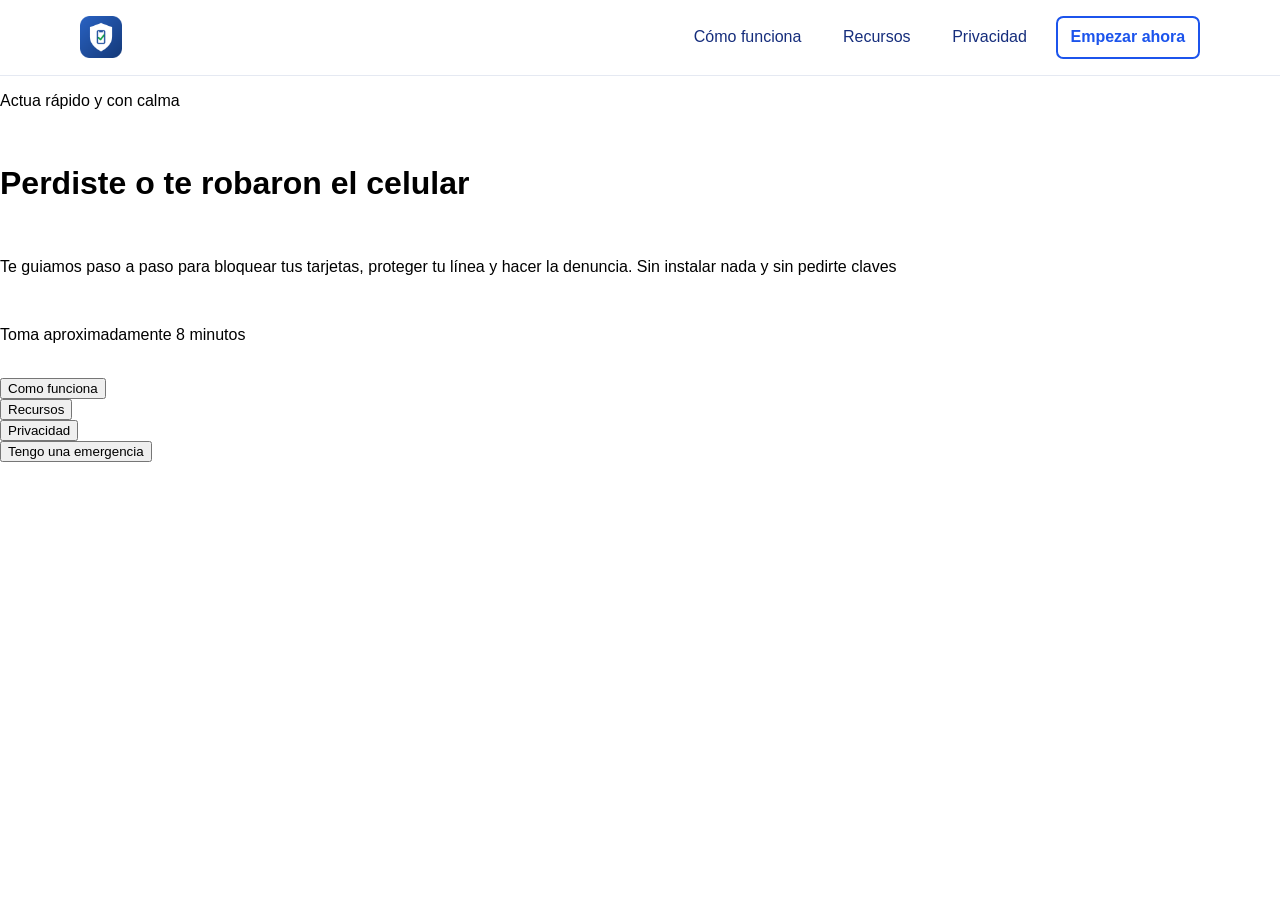
==== index.html @ 793727cb "carpetas e icono" ====
<!DOCTYPE html>
<html lang="es">
<head>
        <meta charset="utf-8"/>
    <title>Resguarda</title>
    <link rel="stylesheet" href="css/styles.css">
</head>
<body>
    <header class="cabecera">
        <div class="contenedor barra">
            <a class="marca" href="index.html">
                <img src="assets/icons/icono1.png" width="42" height="42" />
            </a>

            <nav aria-label="Navegación principal">
                <ul class="menu">
                    <li><a href="#como-funciona">Cómo funciona</a></li>
                    <li><a href="#recursos">Recursos</a></li>
                    <li><a href="#privacidad">Privacidad</a></li>
                    <li><a class="boton-borde" href="#empezar">Empezar ahora</a></li>
                </ul>
            </nav>
        </div>
    </header>

    <main>
        <div class="deez_div">
        </div>
        <p>Actua rápido y con calma</p>
            <br>
            <h1>Perdiste o te robaron el celular</h1>
            <br>
            <p>Te guiamos paso a paso para bloquear tus tarjetas, proteger tu línea y hacer la denuncia. Sin instalar nada y sin pedirte claves</p>
            <br>
            <p>Toma aproximadamente 8 minutos</p>
            <br>
            <button>Como funciona</button>
            <br>
            <button>Recursos</button>
            <br>
            <button>Privacidad</button>
            <br>
            <button onclick="emergencia()">Tengo una emergencia</button>
    </main>
<script src="js/main.js"></script>
</body>
</html>
---- css/styles.css ----
.deez_div{
    display: flex;
    justify-content: center;
}
.btn_azul {
  background-color: rgb(29, 78, 158);
  color: white;
  font-size: 16px;
  font-weight: bold;
  padding: 16px 24px;
  border: none;
  border-radius: 12px;
  cursor: pointer;
}
* {
  box-sizing: border-box;
}

body {
  margin: 0;
  font-family: Arial, sans-serif;
}

.contenedor {
  width: 92%;
  max-width: 1120px;
  margin: 0 auto;
}

.cabecera {
  background: white;
  border-bottom: 1px solid #e5e9f2;
  position: sticky;
  top: 0;
  z-index: 100;
}

.barra {
  display: flex;
  align-items: center;
  justify-content: space-between;
  gap: 1rem;
  padding: 1rem 0;
}

.marca {
  display: flex;
  align-items: center;
  gap: .6rem;
  text-decoration: none;
  font-size: 1.4rem;
  font-weight: bold;
  color: #152d7c;
}

.menu {
  display: flex;
  align-items: center;
  gap: 1rem;
  list-style: none;
  margin: 0;
  padding: 0;
}

.menu a {
  display: block;
  padding: .65rem .8rem;
  color: #152d7c;
  text-decoration: none;
}

.menu .boton-borde {
  background: white;
  color: #1c54ec;
  border: 2px solid #1c54ec;
  border-radius: .45rem;
  font-weight: bold;
}

.menu .boton-borde:hover {
  background: #1c54ec;
  color: white;
}
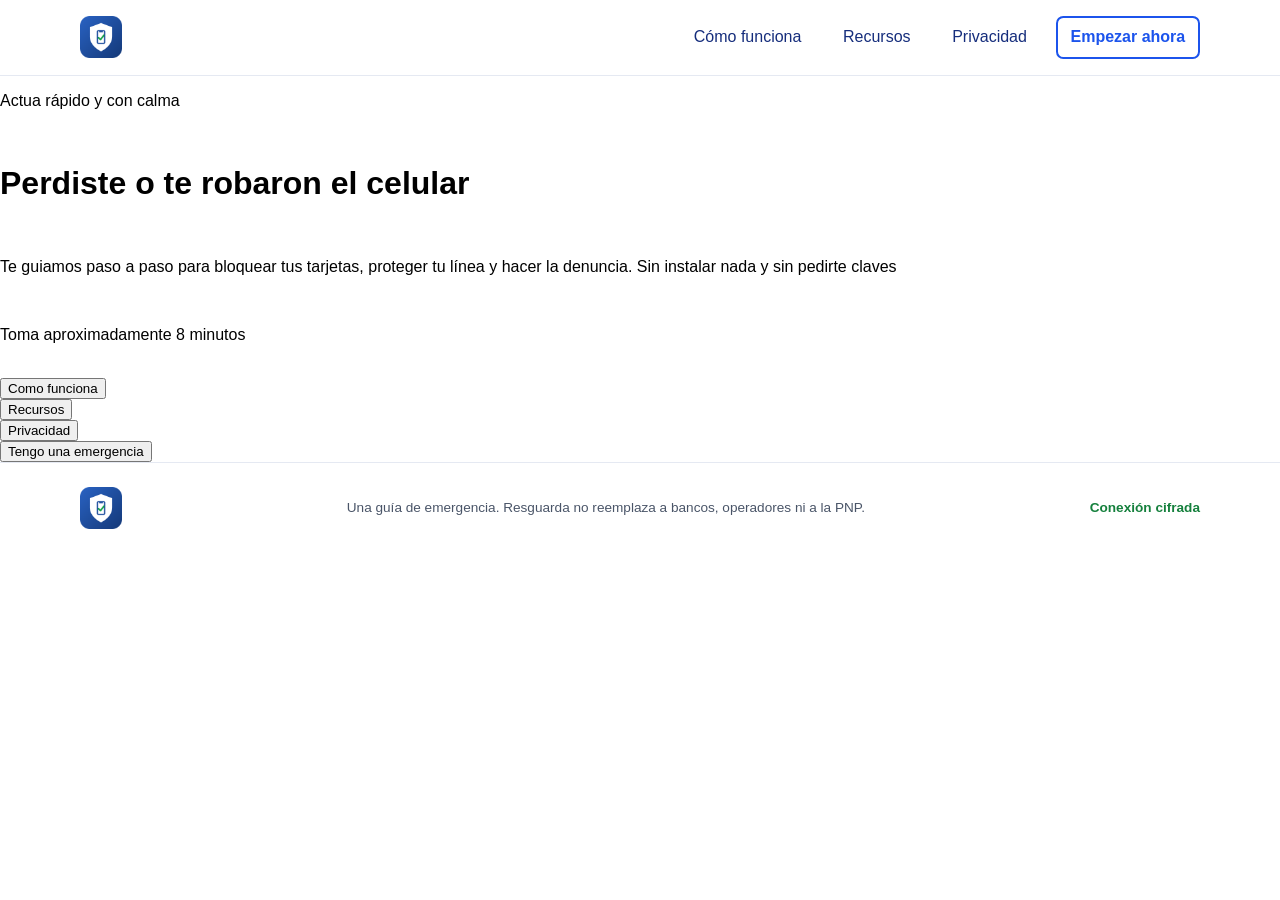
==== commit ee4bfc9d: "footer tmb se agrego una funcion para el boton del logo, para q cada q se precione este se vuelva al" ====
--- a/index.html
+++ b/index.html
@@ -42,6 +42,17 @@
             <br>
             <button onclick="emergencia()">Tengo una emergencia</button>
     </main>
+    <footer class="pie">
+        <div class="contenedor barra">
+            <a class="marca" href="index.html">
+            <img src="assets/icons/icono1.png" width="42" height="42" />
+            </a>
+
+            <p class="aviso">Una guía de emergencia. Resguarda no reemplaza a bancos, operadores ni a la PNP.</p>
+
+            <p class="seguro">Conexión cifrada</p>
+        </div>
+    </footer>
 <script src="js/main.js"></script>
 </body>
 </html>
--- a/css/styles.css
+++ b/css/styles.css
@@ -81,3 +81,22 @@
   background: #1c54ec;
   color: white;
 }
+
+.pie {
+  background: white;
+  border-top: 1px solid #e5e9f2;
+  padding: .5rem 0;
+}
+
+.pie .aviso {
+  font-size: .85rem;
+  color: #4a5568;
+  margin: 0;
+}
+
+.pie .seguro {
+  font-size: .85rem;
+  font-weight: bold;
+  color: #15803d;
+  margin: 0;
+}
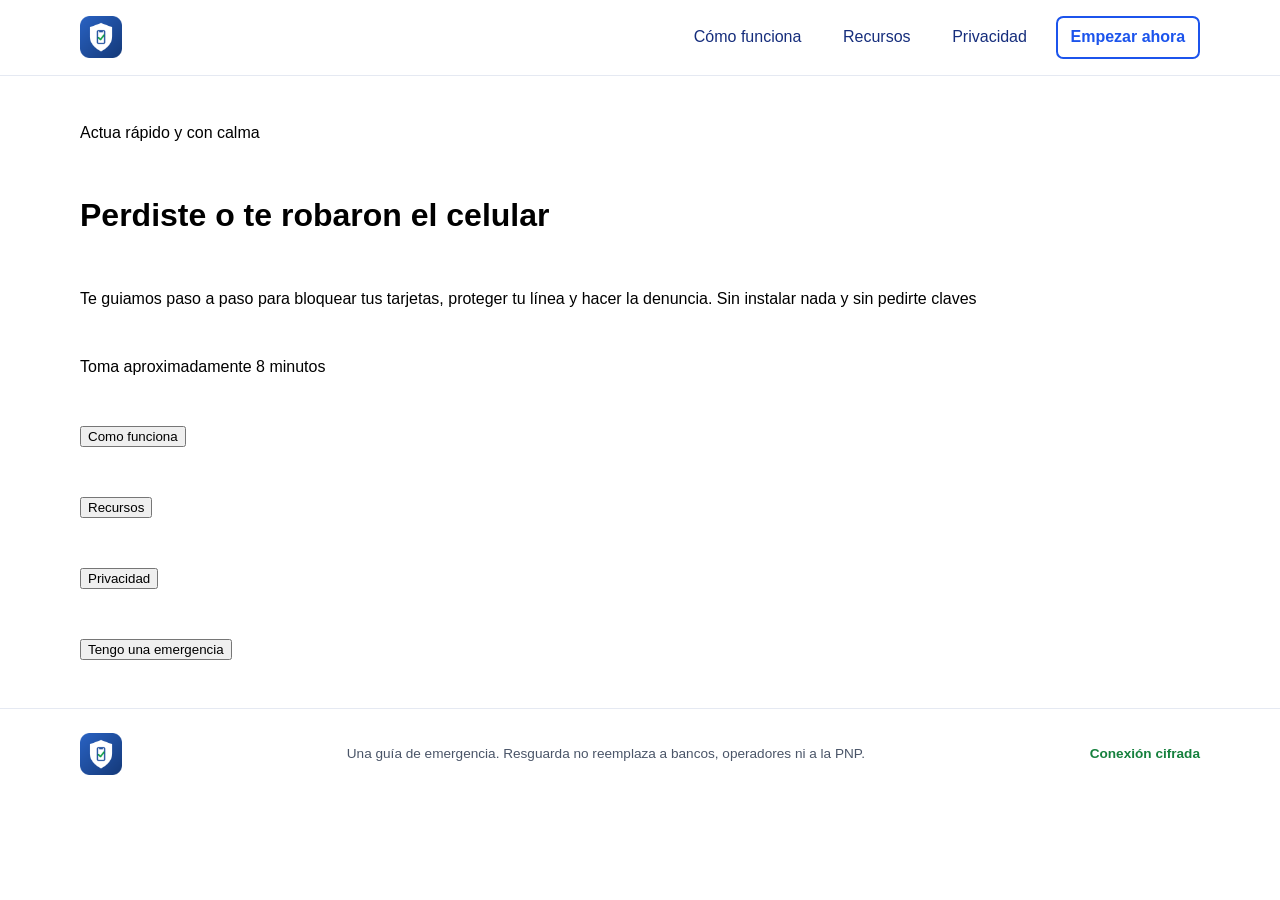
==== commit ab161c37: "Responsive: viewport en index y media queries para tablet y celular" ====
--- a/index.html
+++ b/index.html
@@ -2,6 +2,7 @@
 <html lang="es">
 <head>
         <meta charset="utf-8"/>
+        <meta name="viewport" content="width=device-width, initial-scale=1.0">
     <title>Resguarda</title>
     <link rel="stylesheet" href="css/styles.css">
 </head>
--- a/css/styles.css
+++ b/css/styles.css
@@ -99,4 +99,98 @@
   font-weight: bold;
   color: #15803d;
   margin: 0;
+}
+
+/* RESPONSIVE (sobre la estructura actual)*/
+
+img {
+  display: block;
+  width: 48px;
+  max-width: 100%;
+  height: auto;
+  margin: 1.5rem 4% 0;
+}
+
+/* El logo conserva su tamaño y posición */
+.marca img {
+  width: 42px;
+  margin: 0;
+}
+
+h1,
+p {
+  margin-left: 4%;
+  margin-right: 4%;
+}
+
+button {
+  display: block;
+  margin: 1rem 4%;
+}
+
+main {
+  width: 92%;
+  max-width: 1120px;
+  margin: 0 auto;
+  padding: 2rem 0;
+}
+
+main h1,
+main p,
+main button {
+  margin-left: 0;
+  margin-right: 0;
+}
+
+/* Tablets */
+@media screen and (max-width: 900px) {
+  .menu {
+    gap: .25rem;
+  }
+
+  .menu a {
+    padding: .5rem;
+  }
+
+  h1 {
+    font-size: 1.8rem;
+  }
+}
+
+/* Celulares */
+@media screen and (max-width: 600px) {
+  .cabecera {
+    position: static;
+  }
+
+  .barra {
+    flex-direction: column;   
+    gap: .5rem;
+  }
+
+  .menu {
+    flex-wrap: wrap;
+    justify-content: center;
+  }
+
+  .menu a {
+    font-size: .9rem;
+  }
+
+  h1 {
+    font-size: 1.5rem;
+  }
+
+  button {
+    width: 92%;               
+    padding: 14px;
+  }
+
+  main button {
+    width: 100%;
+  }
+
+  .pie .barra {
+    text-align: center;      
+  }
 }
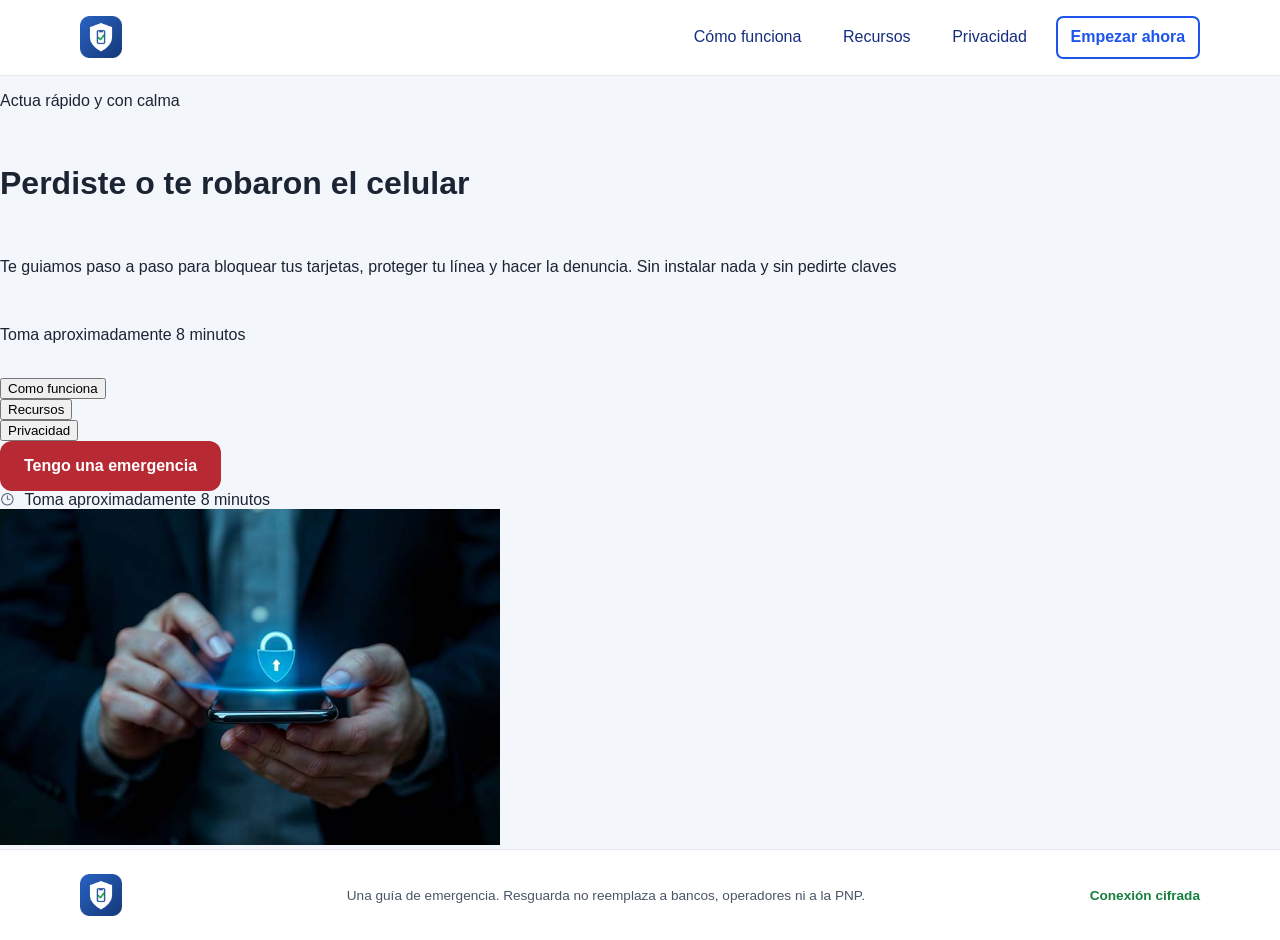
==== commit fac325f9: "Pagina plan mejorada" ====
--- a/index.html
+++ b/index.html
@@ -2,7 +2,6 @@
 <html lang="es">
 <head>
         <meta charset="utf-8"/>
-        <meta name="viewport" content="width=device-width, initial-scale=1.0">
     <title>Resguarda</title>
     <link rel="stylesheet" href="css/styles.css">
 </head>
@@ -15,7 +14,7 @@
 
             <nav aria-label="Navegación principal">
                 <ul class="menu">
-                    <li><a href="#como-funciona">Cómo funciona</a></li>
+                    <li><a href="pages/informacion.html">Cómo funciona</a></li>
                     <li><a href="#recursos">Recursos</a></li>
                     <li><a href="#privacidad">Privacidad</a></li>
                     <li><a class="boton-borde" href="#empezar">Empezar ahora</a></li>
@@ -41,8 +40,14 @@
             <br>
             <button>Privacidad</button>
             <br>
-            <button onclick="emergencia()">Tengo una emergencia</button>
+            <button class="rojoB" onclick="emergencia()">Tengo una emergencia</button>
+            <div class="dato-tiempo">
+                <img src="assets/icons/reloj.png"  alt="" width="15" height="15">
+                <p>Toma aproximadamente 8 minutos</p>
+            </div>
+            
     </main>
+    <img class="imagen-principal" src="assets/images/imagen2.jpg" alt="Ilustración de Resguarda">
     <footer class="pie">
         <div class="contenedor barra">
             <a class="marca" href="index.html">
--- a/css/styles.css
+++ b/css/styles.css
@@ -100,97 +100,142 @@
   color: #15803d;
   margin: 0;
 }
-
-/* RESPONSIVE (sobre la estructura actual)*/
-
-img {
-  display: block;
-  width: 48px;
-  max-width: 100%;
-  height: auto;
-  margin: 1.5rem 4% 0;
-}
-
-/* El logo conserva su tamaño y posición */
-.marca img {
-  width: 42px;
-  margin: 0;
-}
-
-h1,
-p {
-  margin-left: 4%;
-  margin-right: 4%;
-}
-
-button {
-  display: block;
-  margin: 1rem 4%;
-}
-
-main {
-  width: 92%;
-  max-width: 1120px;
-  margin: 0 auto;
-  padding: 2rem 0;
-}
-
-main h1,
-main p,
-main button {
-  margin-left: 0;
-  margin-right: 0;
-}
-
-/* Tablets */
-@media screen and (max-width: 900px) {
-  .menu {
-    gap: .25rem;
+.imagen-principal {
+    max-width: 500px;
+    width: 100%;
+    height: auto;
+}
+
+.rojoB {
+  background-color: rgb(183,42,52);
+  color:white;
+  font-size: 16px;
+  font-weight: bold;
+  padding: 16px 24px;
+  border:none;
+  border-radius: 12px;
+  cursor:pointer;
+}
+.dato-tiempo {
+  display: flex;
+  align-items: center; /* centra icono y texto verticalmente */
+  gap: .6rem;          /* espacio entre icono y texto */
+}
+
+.dato-tiempo p {
+  margin: 0;           /* quita el margen del párrafo para que quede alineado */
+}
+
+body {
+  background: #f3f6fa;   /* Gris Niebla: fondo de la pantalla */
+  color: #1b2433;        /* Tinta: texto de cuerpo */
+}
+
+.panel-ruta {
+  max-width: 900px;
+  margin: 2rem auto;
+  padding: 2rem;
+  background: #ffffff;
+  border: 1px solid #e5e9f2;
+  border-radius: 1rem;
+}
+
+.panel-ruta h1,
+.paso h3 {
+  color: #0f2a55;        /* Azul Noche: títulos */
+}
+
+.panel-ruta .etiqueta {
+  color: #1d4e9e;        /* Azul confianza */
+}
+
+/* Cada tarjeta: grupo de la izquierda y tiempo a la derecha */
+.paso {
+  display: flex;
+  align-items: center;
+  justify-content: space-between;
+  gap: 1rem;
+  padding: 1.2rem;
+  margin-bottom: 1rem;
+  background: #ffffff;
+  border: 1px solid #e5e9f2;
+  
+  border-radius: .7rem;
+}
+
+/* Número, icono y texto en fila */
+.paso-info {
+  display: flex;
+  align-items: center;
+  gap: 1rem;
+}
+
+.paso-info p,
+.paso-info h3 {
+  margin: 0;
+}
+
+.numero-paso {
+  display: flex;
+  align-items: center;
+  justify-content: center;
+  width: 40px;
+  height: 40px;
+  border-radius: 50%;
+  background: #0f2a55;   /* Azul Noche */
+  color: #ffffff;
+  font-weight: bold;
+}
+
+.riesgo {
+  font-size: .75rem;
+  font-weight: bold;
+  text-transform: uppercase;
+  color: #1d4e9e;
+}
+
+.descripcion {
+  color: #55617a;        /* Gris Apoyo: texto de apoyo */
+}
+
+.tiempo {
+  padding: .3rem .8rem;
+  border-radius: 2rem;
+  background: #f3f6fa;
+  color: #0f2a55;
+  font-size: .85rem;
+  font-weight: bold;
+}
+
+/* Aviso de abajo: icono al lado del texto */
+.aviso-info {
+  display: flex;
+  align-items: center;
+  gap: .8rem;
+  padding: 1rem;
+  border-radius: .7rem;
+  background: #f3f6fa;
+}
+
+.aviso-info p {
+  margin: 0;
+}
+
+@media (max-width: 600px) {
+  .paso {
+    flex-wrap: wrap;
+    border: 1px solid #e5e9f2;
   }
-
-  .menu a {
-    padding: .5rem;
-  }
-
-  h1 {
-    font-size: 1.8rem;
-  }
-}
-
-/* Celulares */
-@media screen and (max-width: 600px) {
-  .cabecera {
-    position: static;
-  }
-
-  .barra {
-    flex-direction: column;   
-    gap: .5rem;
-  }
-
-  .menu {
-    flex-wrap: wrap;
-    justify-content: center;
-  }
-
-  .menu a {
-    font-size: .9rem;
-  }
-
-  h1 {
-    font-size: 1.5rem;
-  }
-
-  button {
-    width: 92%;               
-    padding: 14px;
-  }
-
-  main button {
-    width: 100%;
-  }
-
-  .pie .barra {
-    text-align: center;      
-  }
+}
+.lista-pasos {
+  padding: 1rem;
+  margin-bottom: 1rem;
+  background: #f3f6fa;     
+  border: 1px solid #1d4e9e;
+  border-radius: 1rem;
+}
+
+
+.lista-pasos .paso:last-child {
+  margin-bottom: 0;
 }
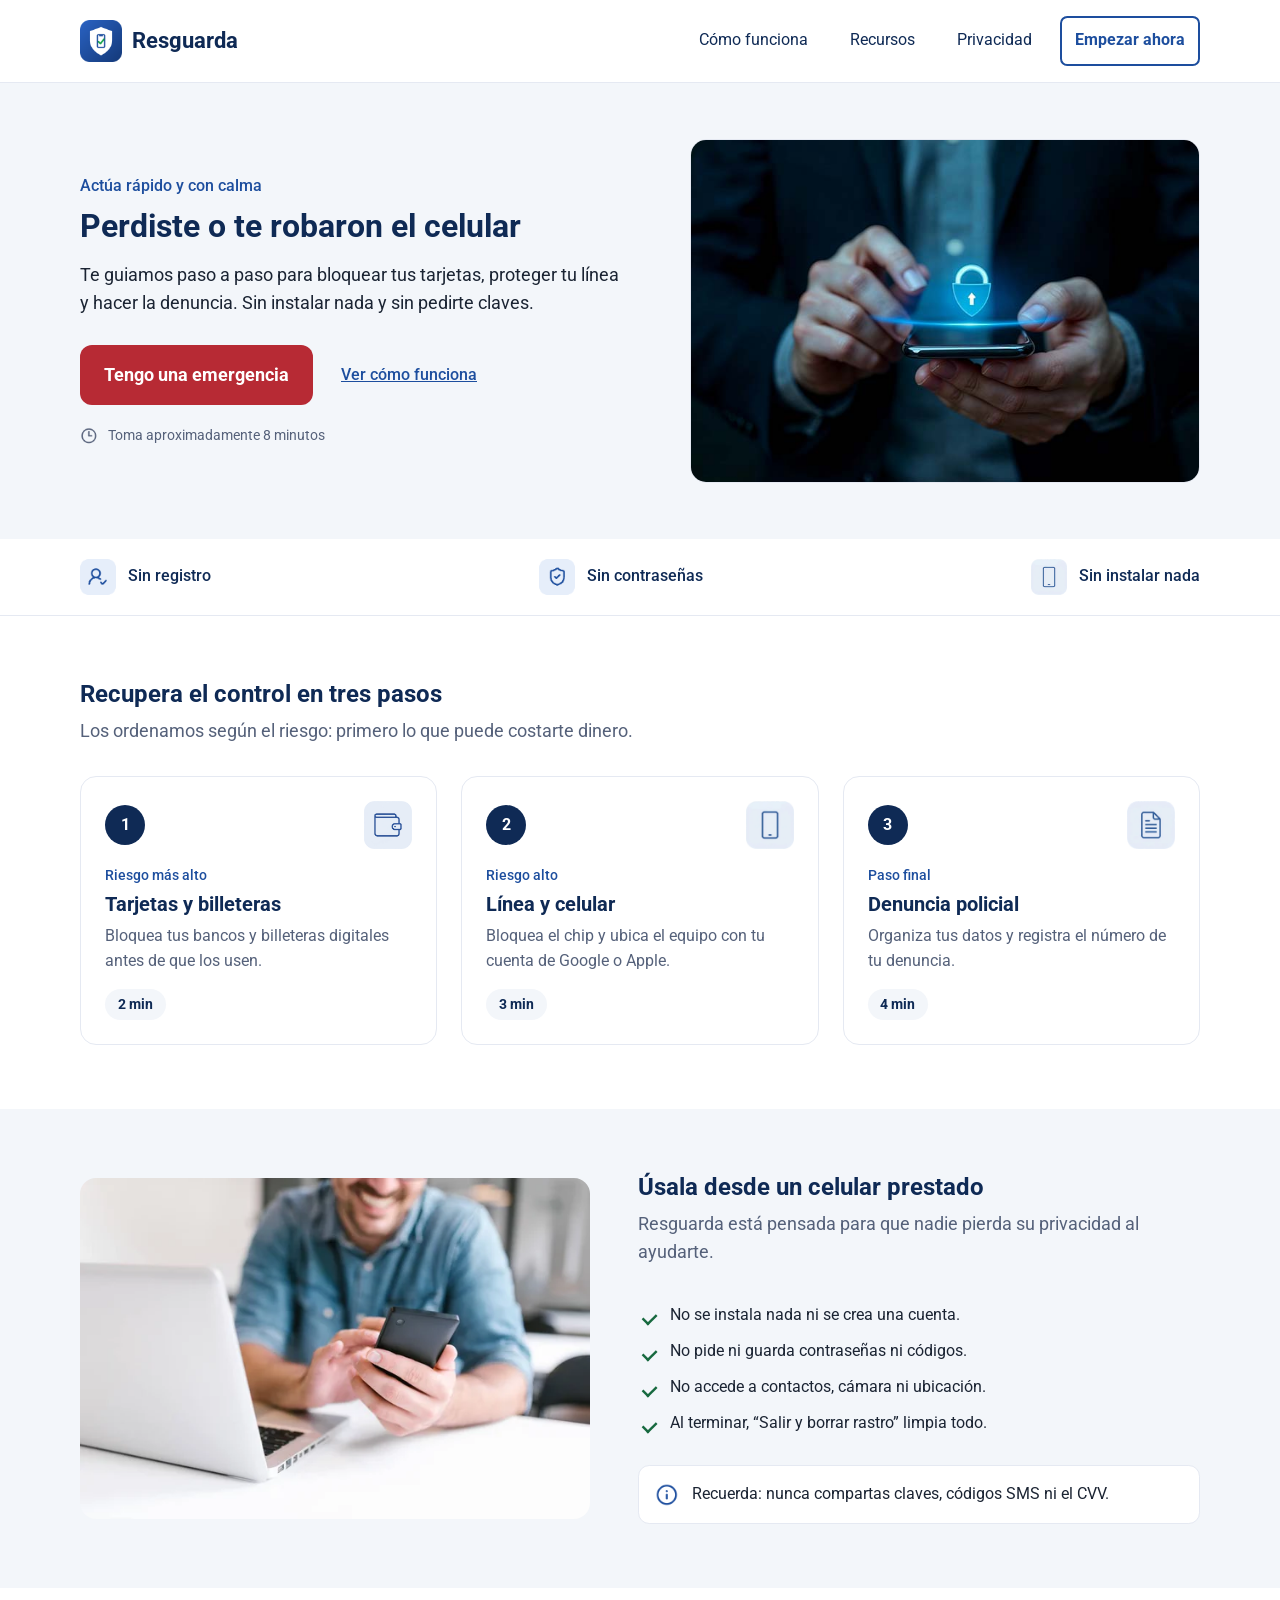
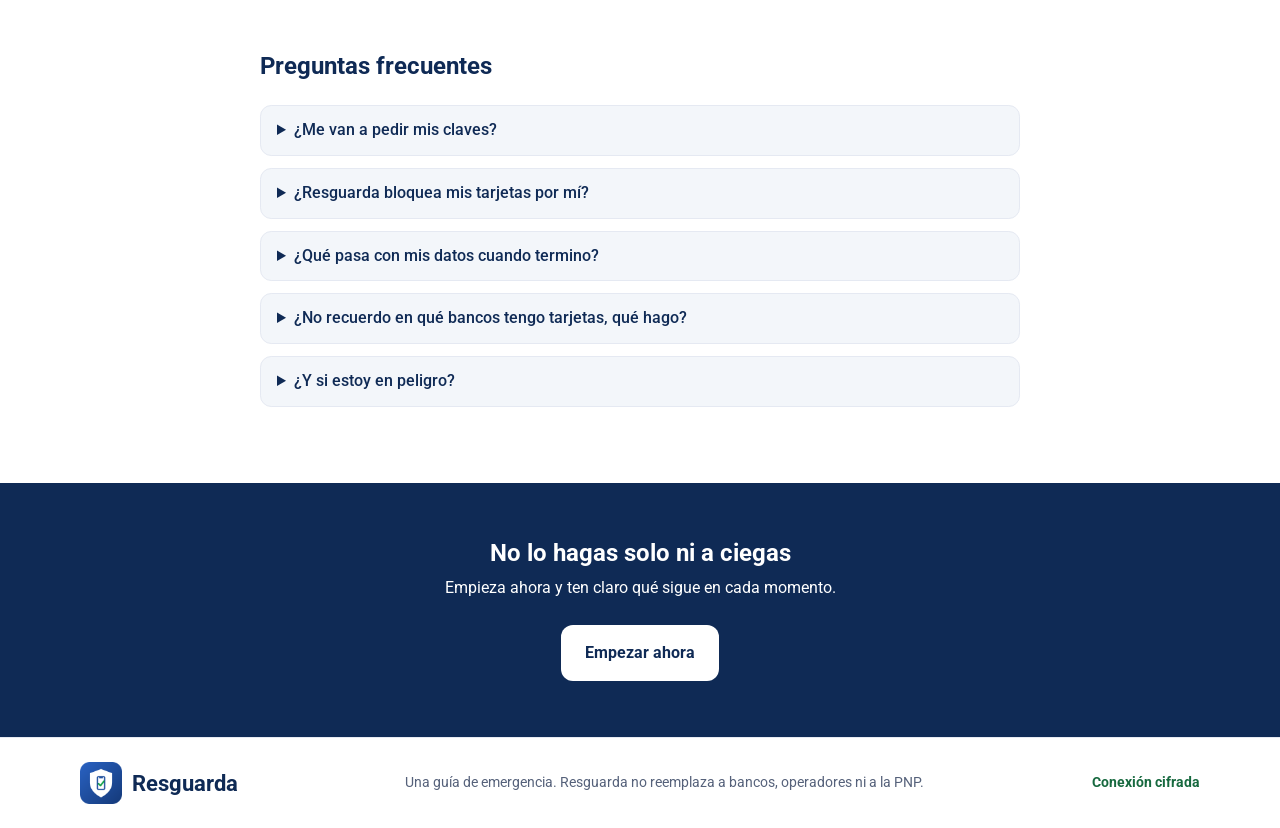
==== commit 18805808: "Landing Made by Jorge  Co-Authored-By: agmk <132163755+agmk2@users.noreply.github.com>" ====
--- a/index.html
+++ b/index.html
@@ -1,57 +1,174 @@
 <!DOCTYPE html>
 <html lang="es">
 <head>
-        <meta charset="utf-8"/>
-    <title>Resguarda</title>
+    <meta charset="utf-8">
+    <meta name="viewport" content="width=device-width, initial-scale=1.0">
+    <title>Resguarda | Qué hacer si te roban o pierdes el celular</title>
+    <meta name="description" content="Guía paso a paso para bloquear tus tarjetas, proteger tu línea y hacer la denuncia si te roban o pierdes el celular. Sin registro y sin claves.">
+    <link rel="preconnect" href="https://fonts.googleapis.com">
+    <link rel="preconnect" href="https://fonts.gstatic.com" crossorigin>
+    <link rel="stylesheet" href="https://fonts.googleapis.com/css2?family=Roboto:wght@400;500;700&display=swap">
     <link rel="stylesheet" href="css/styles.css">
 </head>
 <body>
     <header class="cabecera">
         <div class="contenedor barra">
             <a class="marca" href="index.html">
-                <img src="assets/icons/icono1.png" width="42" height="42" />
+                <img src="assets/icons/icono1.png" alt="" width="42" height="42">
+                <span>Resguarda</span>
             </a>
 
             <nav aria-label="Navegación principal">
                 <ul class="menu">
-                    <li><a href="pages/informacion.html">Cómo funciona</a></li>
-                    <li><a href="#recursos">Recursos</a></li>
+                    <li><a href="#pasos">Cómo funciona</a></li>
+                    <li><a href="pages/informacion.html">Recursos</a></li>
                     <li><a href="#privacidad">Privacidad</a></li>
-                    <li><a class="boton-borde" href="#empezar">Empezar ahora</a></li>
+                    <li><a class="boton-borde" href="pages/emergencia.html">Empezar ahora</a></li>
                 </ul>
             </nav>
         </div>
     </header>
 
     <main>
-        <div class="deez_div">
-        </div>
-        <p>Actua rápido y con calma</p>
-            <br>
-            <h1>Perdiste o te robaron el celular</h1>
-            <br>
-            <p>Te guiamos paso a paso para bloquear tus tarjetas, proteger tu línea y hacer la denuncia. Sin instalar nada y sin pedirte claves</p>
-            <br>
-            <p>Toma aproximadamente 8 minutos</p>
-            <br>
-            <button>Como funciona</button>
-            <br>
-            <button>Recursos</button>
-            <br>
-            <button>Privacidad</button>
-            <br>
-            <button class="rojoB" onclick="emergencia()">Tengo una emergencia</button>
-            <div class="dato-tiempo">
-                <img src="assets/icons/reloj.png"  alt="" width="15" height="15">
-                <p>Toma aproximadamente 8 minutos</p>
+        <!-- Inicio -->
+        <section class="hero">
+            <div class="contenedor hero-grid">
+                <div class="hero-texto">
+                    <p class="hero-aviso">Actúa rápido y con calma</p>
+                    <h1>Perdiste o te robaron el celular</h1>
+                    <p class="hero-lead">Te guiamos paso a paso para bloquear tus tarjetas, proteger tu línea y hacer la denuncia. Sin instalar nada y sin pedirte claves.</p>
+
+                    <div class="hero-acciones">
+                        <a class="rojoB" href="pages/emergencia.html">Tengo una emergencia</a>
+                        <a class="enlace-flecha" href="#pasos">Ver cómo funciona</a>
+                    </div>
+
+                    <div class="dato-tiempo">
+                        <img src="assets/icons/reloj.png" alt="" width="18" height="18">
+                        <p>Toma aproximadamente 8 minutos</p>
+                    </div>
+                </div>
+
+                <img class="hero-imagen" src="assets/images/imagen2.jpg" alt="Manos sosteniendo un celular con un candado de seguridad sobre la pantalla" width="700" height="471">
             </div>
-            
+        </section>
+
+        <!-- Beneficios -->
+        <section class="beneficios" aria-label="Beneficios">
+            <ul class="contenedor beneficios-lista">
+                <li><img src="assets/icons/icono_persona.png" alt="" width="36" height="36"> Sin registro</li>
+                <li><img src="assets/icons/icono_escudo.png" alt="" width="36" height="36"> Sin contraseñas</li>
+                <li><img src="assets/icons/icon_cel.png" alt="" width="36" height="36"> Sin instalar nada</li>
+            </ul>
+        </section>
+
+        <!-- Los 3 pasos -->
+        <section class="seccion" id="pasos">
+            <div class="contenedor">
+                <h2>Recupera el control en tres pasos</h2>
+                <p class="seccion-lead">Los ordenamos según el riesgo: primero lo que puede costarte dinero.</p>
+
+                <ol class="pasos-grid">
+                    <li class="tarjeta-paso">
+                        <div class="tarjeta-cabecera">
+                            <span class="numero-paso">1</span>
+                            <img src="assets/icons/icon_mon.png" alt="" width="48" height="48">
+                        </div>
+                        <p class="riesgo-texto">Riesgo más alto</p>
+                        <h3>Tarjetas y billeteras</h3>
+                        <p class="descripcion">Bloquea tus bancos y billeteras digitales antes de que los usen.</p>
+                        <span class="tiempo">2 min</span>
+                    </li>
+                    <li class="tarjeta-paso">
+                        <div class="tarjeta-cabecera">
+                            <span class="numero-paso">2</span>
+                            <img src="assets/icons/icon_cel.png" alt="" width="48" height="48">
+                        </div>
+                        <p class="riesgo-texto">Riesgo alto</p>
+                        <h3>Línea y celular</h3>
+                        <p class="descripcion">Bloquea el chip y ubica el equipo con tu cuenta de Google o Apple.</p>
+                        <span class="tiempo">3 min</span>
+                    </li>
+                    <li class="tarjeta-paso">
+                        <div class="tarjeta-cabecera">
+                            <span class="numero-paso">3</span>
+                            <img src="assets/icons/icon_doc.png" alt="" width="48" height="48">
+                        </div>
+                        <p class="riesgo-texto">Paso final</p>
+                        <h3>Denuncia policial</h3>
+                        <p class="descripcion">Organiza tus datos y registra el número de tu denuncia.</p>
+                        <span class="tiempo">4 min</span>
+                    </li>
+                </ol>
+            </div>
+        </section>
+
+        <!-- Modo prestado -->
+        <section class="seccion seccion-gris" id="privacidad">
+            <div class="contenedor prestado-grid">
+                <img class="prestado-imagen" src="assets/images/imagen1.jpg" alt="Persona usando un celular frente a una laptop" width="600" height="400" loading="lazy">
+
+                <div>
+                    <h2>Úsala desde un celular prestado</h2>
+                    <p class="seccion-lead">Resguarda está pensada para que nadie pierda su privacidad al ayudarte.</p>
+                    <ul class="lista-check">
+                        <li>No se instala nada ni se crea una cuenta.</li>
+                        <li>No pide ni guarda contraseñas ni códigos.</li>
+                        <li>No accede a contactos, cámara ni ubicación.</li>
+                        <li>Al terminar, “Salir y borrar rastro” limpia todo.</li>
+                    </ul>
+                    <div class="aviso-info">
+                        <img src="assets/icons/icono_info.png" alt="" width="24" height="24">
+                        <p>Recuerda: nunca compartas claves, códigos SMS ni el CVV.</p>
+                    </div>
+                </div>
+            </div>
+        </section>
+
+        <!-- Preguntas frecuentes -->
+        <section class="seccion" id="faq">
+            <div class="contenedor faq-contenedor">
+                <h2>Preguntas frecuentes</h2>
+                <div class="faq">
+                    <details>
+                        <summary>¿Me van a pedir mis claves?</summary>
+                        <p>No. Resguarda nunca te pide contraseñas, códigos SMS ni el CVV de tus tarjetas. Si alguien te los pide, no los des.</p>
+                    </details>
+                    <details>
+                        <summary>¿Resguarda bloquea mis tarjetas por mí?</summary>
+                        <p>No. Te guía y te deja a un toque el número de cada entidad, pero el bloqueo lo haces tú con tu banco u operador.</p>
+                    </details>
+                    <details>
+                        <summary>¿Qué pasa con mis datos cuando termino?</summary>
+                        <p>Solo se guardan mientras la pestaña está abierta. Al salir, todo se borra del equipo que usaste.</p>
+                    </details>
+                    <details>
+                        <summary>¿No recuerdo en qué bancos tengo tarjetas, qué hago?</summary>
+                        <p>Puedes seguir con los demás pasos y volver después. Resguarda te recomienda revisar tus movimientos cuando puedas.</p>
+                    </details>
+                    <details>
+                        <summary>¿Y si estoy en peligro?</summary>
+                        <p>Ponte a salvo primero. Para emergencias policiales llama al <a href="tel:105">105</a>.</p>
+                    </details>
+                </div>
+            </div>
+        </section>
+
+        <!-- Cierre -->
+        <section class="cierre">
+            <div class="contenedor cierre-contenido">
+                <h2>No lo hagas solo ni a ciegas</h2>
+                <p>Empieza ahora y ten claro qué sigue en cada momento.</p>
+                <a class="boton-claro" href="pages/emergencia.html">Empezar ahora</a>
+            </div>
+        </section>
     </main>
-    <img class="imagen-principal" src="assets/images/imagen2.jpg" alt="Ilustración de Resguarda">
+
     <footer class="pie">
         <div class="contenedor barra">
             <a class="marca" href="index.html">
-            <img src="assets/icons/icono1.png" width="42" height="42" />
+                <img src="assets/icons/icono1.png" alt="" width="42" height="42">
+                <span>Resguarda</span>
             </a>
 
             <p class="aviso">Una guía de emergencia. Resguarda no reemplaza a bancos, operadores ni a la PNP.</p>
@@ -61,4 +178,4 @@
     </footer>
 <script src="js/main.js"></script>
 </body>
-</html>+</html>
--- a/css/styles.css
+++ b/css/styles.css
@@ -1,7 +1,16 @@
-.deez_div{
-    display: flex;
-    justify-content: center;
-}
+:root {
+  --blanco: #FFFFFF;
+  --gris-niebla: #F3F6FA;
+  --azul-confianza: #1D4E9E;
+  --azul-noche: #0F2A55;
+  --tinta: #1B2433;
+  --gris-apoyo: #55617A;
+  --rojo-accion: #B72A34;
+  --verde: #17693F;
+  --ambar: #8A5300;
+  --fondo-en-curso: #E6EEFA;
+}
+
 .btn_azul {
   background-color: rgb(29, 78, 158);
   color: white;
@@ -18,7 +27,8 @@
 
 body {
   margin: 0;
-  font-family: Arial, sans-serif;
+  font-family: Roboto, Arial, sans-serif;
+  line-height: 1.55;
 }
 
 .contenedor {
@@ -50,7 +60,7 @@
   text-decoration: none;
   font-size: 1.4rem;
   font-weight: bold;
-  color: #152d7c;
+  color: var(--azul-noche);
 }
 
 .menu {
@@ -65,20 +75,20 @@
 .menu a {
   display: block;
   padding: .65rem .8rem;
-  color: #152d7c;
+  color: var(--azul-noche);
   text-decoration: none;
 }
 
 .menu .boton-borde {
   background: white;
-  color: #1c54ec;
-  border: 2px solid #1c54ec;
+  color: var(--azul-confianza);
+  border: 2px solid var(--azul-confianza);
   border-radius: .45rem;
   font-weight: bold;
 }
 
 .menu .boton-borde:hover {
-  background: #1c54ec;
+  background: var(--azul-confianza);
   color: white;
 }
 
@@ -89,15 +99,15 @@
 }
 
 .pie .aviso {
-  font-size: .85rem;
-  color: #4a5568;
+  font-size: .9rem;
+  color: var(--gris-apoyo);
   margin: 0;
 }
 
 .pie .seguro {
-  font-size: .85rem;
-  font-weight: bold;
-  color: #15803d;
+  font-size: .9rem;
+  font-weight: bold;
+  color: var(--verde);
   margin: 0;
 }
 .imagen-principal {
@@ -118,17 +128,17 @@
 }
 .dato-tiempo {
   display: flex;
-  align-items: center; /* centra icono y texto verticalmente */
-  gap: .6rem;          /* espacio entre icono y texto */
+  align-items: center; 
+  gap: .6rem;         
 }
 
 .dato-tiempo p {
-  margin: 0;           /* quita el margen del párrafo para que quede alineado */
+  margin: 0;           
 }
 
 body {
-  background: #f3f6fa;   /* Gris Niebla: fondo de la pantalla */
-  color: #1b2433;        /* Tinta: texto de cuerpo */
+  background: #f3f6fa;   
+  color: #1b2433;    
 }
 
 .panel-ruta {
@@ -142,14 +152,14 @@
 
 .panel-ruta h1,
 .paso h3 {
-  color: #0f2a55;        /* Azul Noche: títulos */
+  color: #0f2a55;     
 }
 
 .panel-ruta .etiqueta {
-  color: #1d4e9e;        /* Azul confianza */
-}
-
-/* Cada tarjeta: grupo de la izquierda y tiempo a la derecha */
+  color: #1d4e9e;        
+}
+
+
 .paso {
   display: flex;
   align-items: center;
@@ -163,7 +173,7 @@
   border-radius: .7rem;
 }
 
-/* Número, icono y texto en fila */
+
 .paso-info {
   display: flex;
   align-items: center;
@@ -182,7 +192,7 @@
   width: 40px;
   height: 40px;
   border-radius: 50%;
-  background: #0f2a55;   /* Azul Noche */
+  background: #0f2a55; 
   color: #ffffff;
   font-weight: bold;
 }
@@ -195,7 +205,7 @@
 }
 
 .descripcion {
-  color: #55617a;        /* Gris Apoyo: texto de apoyo */
+  color: #55617a;       
 }
 
 .tiempo {
@@ -207,7 +217,7 @@
   font-weight: bold;
 }
 
-/* Aviso de abajo: icono al lado del texto */
+
 .aviso-info {
   display: flex;
   align-items: center;
@@ -238,4 +248,212 @@
 
 .lista-pasos .paso:last-child {
   margin-bottom: 0;
-}+}
+
+/* ===== Foco visible (teclado) ===== */
+a:focus-visible,
+button:focus-visible,
+summary:focus-visible {
+  outline: 3px solid var(--azul-confianza);
+  outline-offset: 3px;
+}
+
+/* ===== Landing: general ===== */
+html { scroll-behavior: smooth; }
+section[id] { scroll-margin-top: 5rem; }
+
+h1, h2, h3 { color: var(--azul-noche); line-height: 1.2; }
+h1 { font-size: 2rem; margin: 0 0 1rem; }
+h2 { font-size: 1.5rem; margin: 0 0 .5rem; }
+
+.seccion { padding: 4rem 0; background: var(--blanco); }
+.seccion-gris { background: var(--gris-niebla); }
+.seccion-lead { color: var(--gris-apoyo); font-size: 1.125rem; margin: 0 0 2rem; }
+
+.marca span { color: var(--azul-noche); }
+
+/* Botones de la landing (el rojo es solo para la acción de emergencia) */
+a.rojoB {
+  display: inline-block;
+  min-height: 44px;
+  font-size: 1.125rem;
+  text-decoration: none;
+}
+a.rojoB:hover { background-color: #9a222b; }
+
+.enlace-flecha {
+  display: inline-block;
+  padding: .75rem .5rem;
+  font-weight: 500;
+  color: var(--azul-confianza);
+}
+
+/* ===== Hero ===== */
+.hero { background: var(--gris-niebla); padding: 3.5rem 0; }
+
+.hero-grid {
+  display: grid;
+  grid-template-columns: 1.1fr 1fr;
+  align-items: center;
+  gap: 3rem;
+}
+
+.hero-aviso { margin: 0 0 .5rem; font-weight: 500; color: var(--azul-confianza); }
+.hero-lead { font-size: 1.125rem; color: var(--tinta); margin: 0 0 1.75rem; max-width: 34rem; }
+
+.hero-acciones {
+  display: flex;
+  align-items: center;
+  flex-wrap: wrap;
+  gap: .75rem 1.25rem;
+  margin-bottom: 1.25rem;
+}
+
+.dato-tiempo p { color: var(--gris-apoyo); font-size: .9rem; }
+
+.hero-imagen {
+  width: 100%;
+  height: auto;
+  border-radius: 1rem;
+  border: 1px solid #e5e9f2;
+}
+
+/* ===== Beneficios ===== */
+.beneficios { background: var(--blanco); border-bottom: 1px solid #e5e9f2; }
+
+.beneficios-lista {
+  list-style: none;
+  margin: 0 auto;
+  padding: 1.25rem 0;
+  display: flex;
+  justify-content: space-between;
+  flex-wrap: wrap;
+  gap: 1rem 1.5rem;
+}
+
+.beneficios-lista li {
+  display: flex;
+  align-items: center;
+  gap: .75rem;
+  font-weight: 500;
+  color: var(--azul-noche);
+}
+
+/* ===== Tres pasos ===== */
+.pasos-grid {
+  list-style: none;
+  margin: 0;
+  padding: 0;
+  display: grid;
+  grid-template-columns: repeat(3, 1fr);
+  gap: 1.5rem;
+}
+
+.tarjeta-paso {
+  display: flex;
+  flex-direction: column;
+  align-items: flex-start;
+  padding: 1.5rem;
+  background: var(--blanco);
+  border: 1px solid #e5e9f2;
+  border-radius: 1rem;
+}
+
+.tarjeta-cabecera {
+  display: flex;
+  align-items: center;
+  justify-content: space-between;
+  width: 100%;
+  margin-bottom: 1rem;
+}
+
+.riesgo-texto { margin: 0 0 .25rem; font-size: .9rem; font-weight: 500; color: var(--azul-confianza); }
+.tarjeta-paso h3 { font-size: 1.25rem; margin: 0 0 .5rem; }
+.tarjeta-paso .descripcion { margin: 0 0 1rem; flex-grow: 1; }
+
+/* ===== Modo prestado ===== */
+.prestado-grid {
+  display: grid;
+  grid-template-columns: 1fr 1.1fr;
+  align-items: center;
+  gap: 3rem;
+}
+
+.prestado-imagen { width: 100%; height: auto; border-radius: 1rem; }
+
+.lista-check { list-style: none; margin: 0 0 1.5rem; padding: 0; }
+
+.lista-check li {
+  position: relative;
+  padding: .35rem 0 .35rem 2rem;
+}
+
+/* Marca de verificación hecha con CSS (sin imagen extra) */
+.lista-check li::before {
+  content: "";
+  position: absolute;
+  left: .35rem;
+  top: .7rem;
+  width: .5rem;
+  height: .9rem;
+  border: solid var(--verde);
+  border-width: 0 3px 3px 0;
+  transform: rotate(45deg) scale(.8);
+}
+
+.seccion-gris .aviso-info { background: var(--blanco); border: 1px solid #e5e9f2; }
+
+/* ===== Preguntas frecuentes ===== */
+.faq-contenedor { max-width: 760px; }
+.faq-contenedor h2 { margin-bottom: 1.5rem; }
+
+.faq details {
+  background: var(--gris-niebla);
+  border: 1px solid #e5e9f2;
+  border-radius: .7rem;
+  margin-bottom: .75rem;
+}
+
+.faq summary {
+  min-height: 44px;
+  padding: .75rem 1rem;
+  font-weight: 500;
+  color: var(--azul-noche);
+  cursor: pointer;
+}
+
+.faq details[open] summary { color: var(--azul-confianza); }
+.faq details p { margin: 0; padding: 0 1rem 1rem; color: var(--tinta); }
+.faq a { color: var(--azul-confianza); font-weight: 700; }
+
+/* ===== Cierre ===== */
+.cierre { background: var(--azul-noche); padding: 3.5rem 0; text-align: center; }
+.cierre h2 { color: var(--blanco); }
+.cierre p { color: var(--blanco); margin: 0 0 1.5rem; }
+
+.boton-claro {
+  display: inline-block;
+  padding: 16px 24px;
+  background: var(--blanco);
+  color: var(--azul-noche);
+  font-weight: 700;
+  border-radius: 12px;
+  text-decoration: none;
+}
+
+.boton-claro:hover { background: var(--fondo-en-curso); }
+.cierre a:focus-visible { outline-color: var(--blanco); }
+
+/* ===== Tablet y celular ===== */
+@media (max-width: 800px) {
+  .hero-grid,
+  .prestado-grid { grid-template-columns: 1fr; gap: 2rem; }
+  .pasos-grid { grid-template-columns: 1fr; }
+  .seccion { padding: 3rem 0; }
+  .menu li:not(:last-child) { display: none; }
+  .pie .barra { flex-direction: column; text-align: center; }
+}
+
+@media (prefers-reduced-motion: reduce) {
+  html { scroll-behavior: auto; }
+}
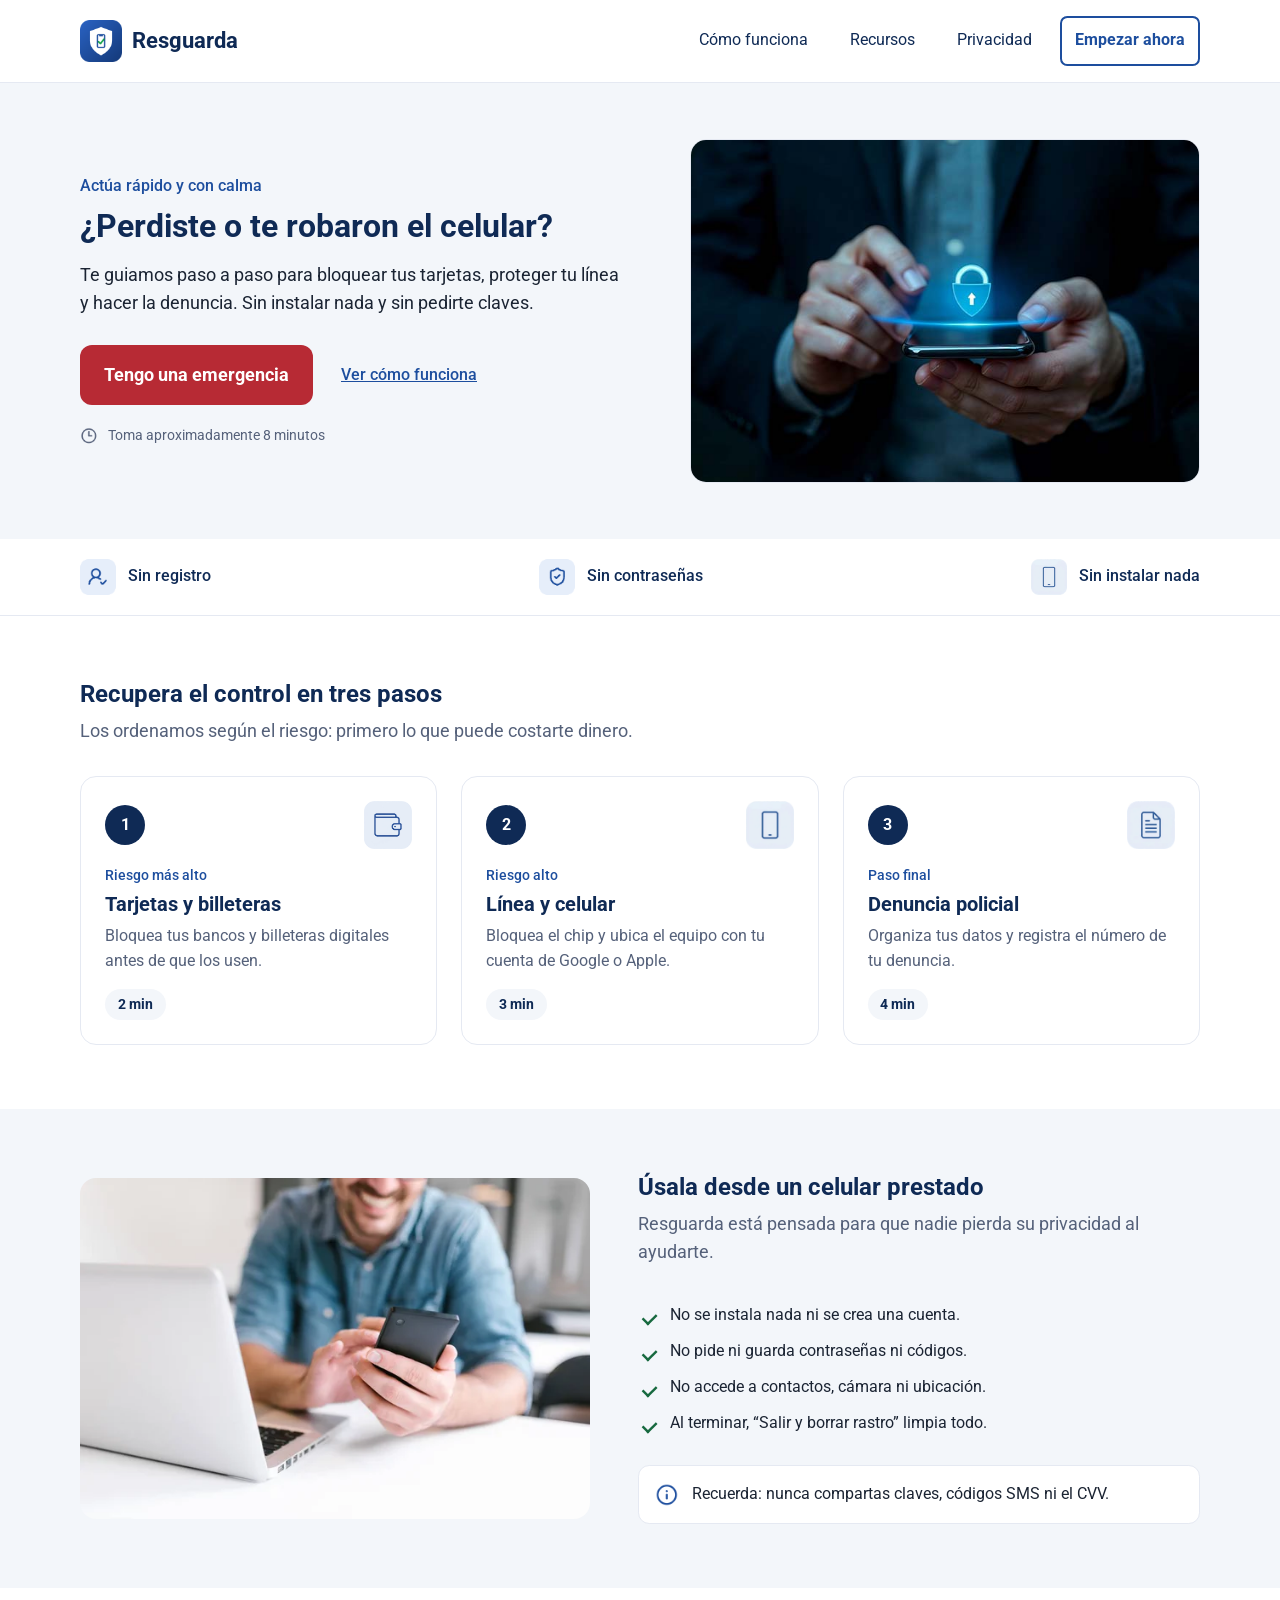
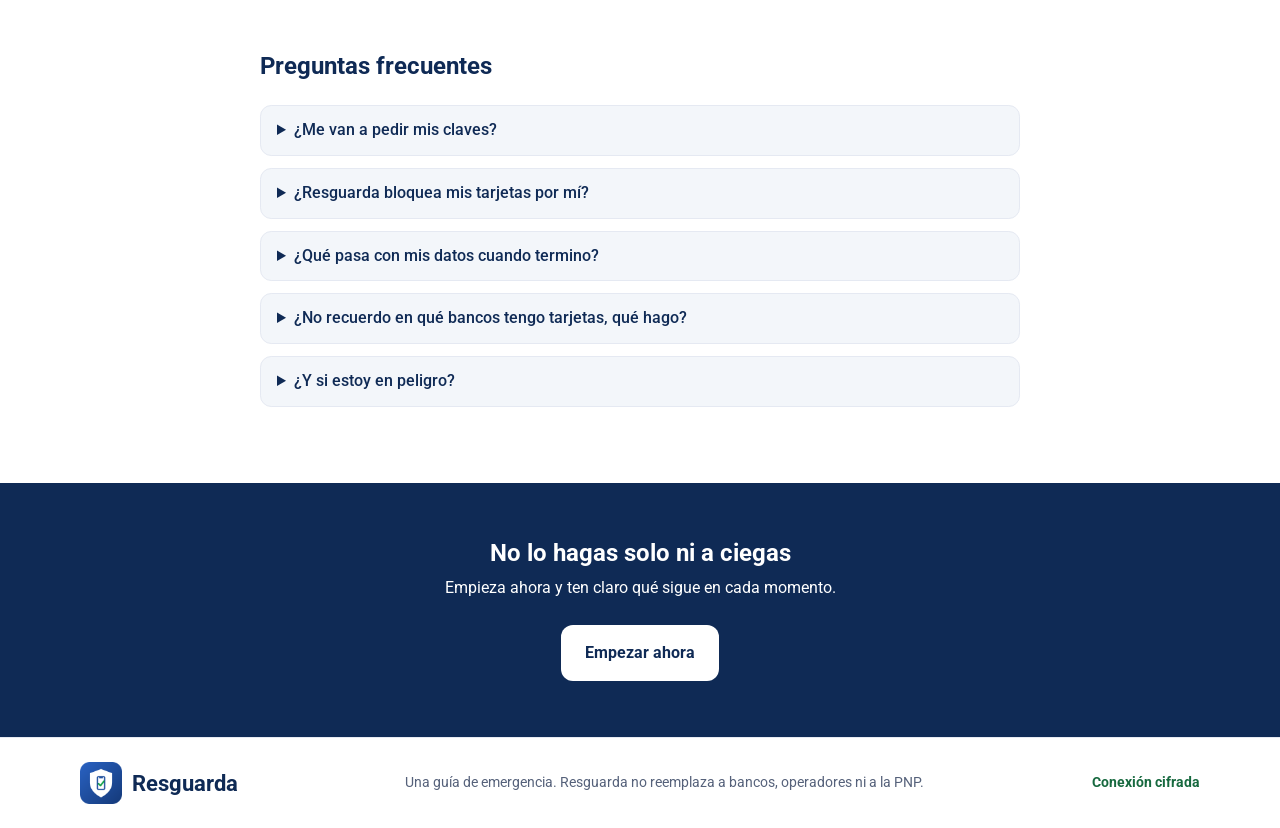
==== commit a9273219: "Recorrido completo: plan, pasos, constancias y aviso de cuenta propia" ====
--- a/index.html
+++ b/index.html
@@ -17,8 +17,12 @@
                 <img src="assets/icons/icono1.png" alt="" width="42" height="42">
                 <span>Resguarda</span>
             </a>
-
-            <nav aria-label="Navegación principal">
+<button id="boton-menu" class="hamburguesa" type="button"
+                aria-controls="navegacion" aria-expanded="false">
+            <span class="lineas" aria-hidden="true"><span></span><span></span><span></span></span>
+            Menú
+        </button>
+            <nav id="navegacion" class="navegacion" aria-label="Navegación principal">
                 <ul class="menu">
                     <li><a href="#pasos">Cómo funciona</a></li>
                     <li><a href="pages/informacion.html">Recursos</a></li>
@@ -35,7 +39,7 @@
             <div class="contenedor hero-grid">
                 <div class="hero-texto">
                     <p class="hero-aviso">Actúa rápido y con calma</p>
-                    <h1>Perdiste o te robaron el celular</h1>
+                    <h1>¿Perdiste o te robaron el celular?</h1>
                     <p class="hero-lead">Te guiamos paso a paso para bloquear tus tarjetas, proteger tu línea y hacer la denuncia. Sin instalar nada y sin pedirte claves.</p>
 
                     <div class="hero-acciones">
@@ -176,6 +180,7 @@
             <p class="seguro">Conexión cifrada</p>
         </div>
     </footer>
+<script src="https://ajax.googleapis.com/ajax/libs/jquery/3.4.1/jquery.min.js"></script>
 <script src="js/main.js"></script>
 </body>
 </html>
--- a/css/styles.css
+++ b/css/styles.css
@@ -11,6 +11,30 @@
   --fondo-en-curso: #E6EEFA;
 }
 
+.hamburguesa {
+  display: none;
+  align-items: center;
+  gap: .6rem;
+  min-height: 44px;
+  padding: .5rem .9rem;
+  background: var(--blanco);
+  color: var(--azul-confianza);
+  border: 2px solid var(--azul-confianza);
+  border-radius: .45rem;
+  font: inherit;
+  font-weight: bold;
+  cursor: pointer;
+}
+
+.lineas { display: flex; flex-direction: column; gap: 4px; }
+.lineas span {
+  display: block;
+  width: 22px;
+  height: 3px;
+  background: currentColor;
+  border-radius: 2px;
+}
+
 .btn_azul {
   background-color: rgb(29, 78, 158);
   color: white;
@@ -250,7 +274,7 @@
   margin-bottom: 0;
 }
 
-/* ===== Foco visible (teclado) ===== */
+
 a:focus-visible,
 button:focus-visible,
 summary:focus-visible {
@@ -258,7 +282,7 @@
   outline-offset: 3px;
 }
 
-/* ===== Landing: general ===== */
+
 html { scroll-behavior: smooth; }
 section[id] { scroll-margin-top: 5rem; }
 
@@ -272,7 +296,7 @@
 
 .marca span { color: var(--azul-noche); }
 
-/* Botones de la landing (el rojo es solo para la acción de emergencia) */
+
 a.rojoB {
   display: inline-block;
   min-height: 44px;
@@ -318,7 +342,7 @@
   border: 1px solid #e5e9f2;
 }
 
-/* ===== Beneficios ===== */
+
 .beneficios { background: var(--blanco); border-bottom: 1px solid #e5e9f2; }
 
 .beneficios-lista {
@@ -339,7 +363,7 @@
   color: var(--azul-noche);
 }
 
-/* ===== Tres pasos ===== */
+
 .pasos-grid {
   list-style: none;
   margin: 0;
@@ -371,7 +395,7 @@
 .tarjeta-paso h3 { font-size: 1.25rem; margin: 0 0 .5rem; }
 .tarjeta-paso .descripcion { margin: 0 0 1rem; flex-grow: 1; }
 
-/* ===== Modo prestado ===== */
+
 .prestado-grid {
   display: grid;
   grid-template-columns: 1fr 1.1fr;
@@ -388,7 +412,7 @@
   padding: .35rem 0 .35rem 2rem;
 }
 
-/* Marca de verificación hecha con CSS (sin imagen extra) */
+
 .lista-check li::before {
   content: "";
   position: absolute;
@@ -403,7 +427,7 @@
 
 .seccion-gris .aviso-info { background: var(--blanco); border: 1px solid #e5e9f2; }
 
-/* ===== Preguntas frecuentes ===== */
+
 .faq-contenedor { max-width: 760px; }
 .faq-contenedor h2 { margin-bottom: 1.5rem; }
 
@@ -426,7 +450,7 @@
 .faq details p { margin: 0; padding: 0 1rem 1rem; color: var(--tinta); }
 .faq a { color: var(--azul-confianza); font-weight: 700; }
 
-/* ===== Cierre ===== */
+
 .cierre { background: var(--azul-noche); padding: 3.5rem 0; text-align: center; }
 .cierre h2 { color: var(--blanco); }
 .cierre p { color: var(--blanco); margin: 0 0 1.5rem; }
@@ -444,16 +468,715 @@
 .boton-claro:hover { background: var(--fondo-en-curso); }
 .cierre a:focus-visible { outline-color: var(--blanco); }
 
-/* ===== Tablet y celular ===== */
+
 @media (max-width: 800px) {
   .hero-grid,
   .prestado-grid { grid-template-columns: 1fr; gap: 2rem; }
   .pasos-grid { grid-template-columns: 1fr; }
   .seccion { padding: 3rem 0; }
-  .menu li:not(:last-child) { display: none; }
+    .barra { flex-wrap: wrap; }
+  .hamburguesa { display: inline-flex; }
+
+  .navegacion { display: none; width: 100%; }
+  .navegacion.abierto { display: block; }
+
+  .menu {
+    flex-direction: column;
+    align-items: stretch;
+    gap: .25rem;
+    padding-bottom: 1rem;
+  }
+  .menu a { min-height: 44px; }
   .pie .barra { flex-direction: column; text-align: center; }
 }
 
 @media (prefers-reduced-motion: reduce) {
   html { scroll-behavior: auto; }
 }
+
+.opciones {
+  border: 0;
+  padding: 0;
+  margin: 0 0 1.25rem;
+  display: grid;
+  grid-template-columns: 1fr 1fr;
+  gap: 1rem;
+}
+
+.opciones legend {
+  padding: 0;
+  margin-bottom: .75rem;
+  color: var(--gris-apoyo);
+}
+
+.opcion {
+  display: flex;
+  flex-direction: column;
+  gap: .35rem;
+  padding: 1.25rem;
+  background: var(--blanco);
+  border: 1px solid #e5e9f2;
+  border-radius: .9rem;
+  cursor: pointer;
+}
+
+.opcion:hover { border-color: var(--azul-confianza); }
+
+.opcion input { align-self: flex-end; }
+
+.opcion input:focus-visible {
+  outline: 3px solid var(--azul-confianza);
+  outline-offset: 3px;
+}
+
+.opcion.seleccionada {
+  background: #E6EEFA;
+  border-color: var(--azul-confianza);
+}
+
+.opcion-titulo { font-weight: 700; color: var(--azul-noche); font-size: 1.1rem; }
+.opcion-texto { font-size: .9rem; color: var(--gris-apoyo); }
+
+.aviso-verde {
+  background: #E3F4EA;
+  border: 1px solid #E3F4EA;
+  color: var(--verde);
+  margin-bottom: 1.5rem;
+}
+
+.btn-ancho { width: 100%; }
+.btn_azul:hover { background-color: var(--azul-noche); }
+
+@media (max-width: 800px) {
+  .opciones { grid-template-columns: 1fr; }
+}
+
+
+/*RECORRIDO DE EMERGENCIA */
+
+/*clases de apoyo para JavaScript */
+.oculto {
+  display: none;
+}
+
+.oculto-lector {
+  position: absolute;
+  left: -9999px;
+}
+
+.nota {
+  display: block;
+  font-size: .875rem;
+  color: #55617A;
+}
+
+/* barra de modo prestado */
+.barra-prestado {
+  display: flex;
+  justify-content: center;
+  align-items: center;
+  flex-wrap: wrap;
+  gap: .5rem 1.5rem;
+  padding: .5rem 1rem;
+  background-color: #0F2A55;
+  color: #FFFFFF;
+  font-size: .9rem;
+}
+
+.barra-prestado p {
+  margin: 0;
+}
+
+.btn-texto-claro {
+  padding: .25rem 0;
+  font-family: inherit;
+  font-size: .9rem;
+  font-weight: 500;
+  color: #FFFFFF;
+  text-decoration: underline;
+  background-color: transparent;
+  border: none;
+  cursor: pointer;
+}
+
+.etiqueta-tiempo,
+.etiqueta-segura {
+  display: inline-block;
+  padding: .35rem .8rem;
+  border-radius: 2rem;
+  font-size: .875rem;
+  font-weight: 500;
+}
+
+.etiqueta-tiempo {
+  background-color: #F3F6FA;
+  color: #0F2A55;
+}
+
+.etiqueta-segura {
+  background-color: #E3F4EA;
+  color: #17693F;
+}
+
+/* botones secundarios */
+button.rojoB,
+.btn_azul,
+.btn-borde,
+.btn-claro {
+  display: inline-block;
+  min-height: 44px;
+  font-family: inherit;
+  text-align: center;
+  text-decoration: none;
+}
+
+.btn-borde {
+  padding: 14px 22px;
+  font-size: 16px;
+  font-weight: 500;
+  color: #1D4E9E;
+  background-color: #FFFFFF;
+  border: 2px solid #1D4E9E;
+  border-radius: 12px;
+  cursor: pointer;
+}
+
+.btn-borde:hover {
+  background-color: #E6EEFA;
+}
+
+.btn-claro {
+  padding: 14px 22px;
+  font-weight: 500;
+  color: #0F2A55;
+  background-color: #FFFFFF;
+  border-radius: 12px;
+}
+
+.btn-claro:hover {
+  background-color: #E6EEFA;
+}
+
+.btn-texto {
+  padding: .5rem 0;
+  font-family: inherit;
+  font-size: 1rem;
+  font-weight: 500;
+  color: #1D4E9E;
+  text-decoration: underline;
+  background-color: transparent;
+  border: none;
+  cursor: pointer;
+}
+
+.acciones {
+  display: flex;
+  flex-wrap: wrap;
+  align-items: center;
+  gap: .75rem;
+  margin-top: 1.25rem;
+}
+
+/* (aviso de privacidad y salida) */
+.modal {
+  position: fixed;
+  top: 0;
+  left: 0;
+  width: 100%;
+  height: 100%;
+  display: flex;
+  justify-content: center;
+  align-items: center;
+  padding: 1rem;
+  background-color: rgba(15, 42, 85, 0.6);
+  z-index: 200;
+}
+
+.modal.oculto {
+  display: none;
+}
+
+.modal-caja {
+  width: 100%;
+  max-width: 480px;
+  padding: 2rem;
+  text-align: center;
+  background-color: #FFFFFF;
+  border-radius: 1.2rem;
+}
+
+.modal-caja .btn-ancho {
+  margin-bottom: .75rem;
+}
+
+.detalle {
+  margin: 1rem 0;
+  text-align: left;
+}
+
+.detalle summary {
+  font-weight: 500;
+  color: #1D4E9E;
+  cursor: pointer;
+}
+
+.plan-grid {
+  display: grid;
+  grid-template-columns: 280px 1fr;
+  gap: 1.5rem;
+  align-items: start;
+  padding: 2rem 0 4rem;
+}
+
+.plan-grid.oculto {
+  display: none;
+}
+
+.plan-grid .panel-ruta {
+  max-width: none;
+  margin: 0 0 1.5rem;
+}
+
+.lateral {
+  padding: 1.5rem;
+  background-color: #FFFFFF;
+  border: 1px solid #E5E9F2;
+  border-radius: 1rem;
+}
+
+.lateral-titulo {
+  margin: 0 0 1rem;
+  font-size: 1.1rem;
+}
+
+.progreso {
+  height: 8px;
+  background-color: #E5E9F2;
+  border-radius: 8px;
+}
+
+.progreso-barra {
+  width: 0;
+  height: 8px;
+  background-color: #17693F;
+  border-radius: 8px;
+}
+
+.lista-estados {
+  margin: 1rem 0;
+  padding: 0;
+  list-style: none;
+}
+
+.lista-estados li {
+  display: flex;
+  justify-content: space-between;
+  align-items: center;
+  gap: .5rem;
+  padding: .5rem 0;
+  border-bottom: 1px solid #E5E9F2;
+}
+
+.lista-estados button {
+  padding: .25rem 0;
+  font-family: inherit;
+  font-size: 1rem;
+  font-weight: 500;
+  color: #0F2A55;
+  text-align: left;
+  background-color: transparent;
+  border: none;
+  cursor: pointer;
+}
+
+.lista-estados button:hover {
+  color: #1D4E9E;
+  text-decoration: underline;
+}
+
+.lista-estados small {
+  display: block;
+  font-weight: 400;
+  color: #55617A;
+}
+
+.lateral .aviso-info {
+  margin-top: 1rem;
+  font-size: .9rem;
+}
+
+/* Etiquetas de estado */
+.estado {
+  display: inline-block;
+  padding: .2rem .6rem;
+  border-radius: 2rem;
+  font-size: .8rem;
+  font-weight: 500;
+}
+
+.pendiente {
+  background-color: #FFF4DB;
+  color: #8A5300;
+}
+
+.en-curso {
+  background-color: #E6EEFA;
+  color: #1D4E9E;
+}
+
+.hecho {
+  background-color: #E3F4EA;
+  color: #17693F;
+}
+
+.gris {
+  background-color: #F3F6FA;
+  color: #55617A;
+}
+
+/* Las tarjetas de los pasos son botones */
+.paso-boton {
+  width: 100%;
+  font-family: inherit;
+  font-size: 1rem;
+  text-align: left;
+  cursor: pointer;
+}
+
+.paso-boton:hover {
+  border-color: #1D4E9E;
+}
+
+.paso-titulo {
+  display: block;
+  font-size: 1.15rem;
+  color: #0F2A55;
+}
+
+.paso-boton .riesgo,
+.paso-boton .descripcion {
+  display: block;
+}
+
+/* entidades, formularios y avisos */
+.contador {
+  font-weight: 500;
+  color: #0F2A55;
+}
+
+.entidades {
+  margin: 0 0 1rem;
+  padding: 0;
+  list-style: none;
+}
+
+.entidad {
+  margin-bottom: .75rem;
+  padding: 1.1rem;
+  border: 1px solid #E5E9F2;
+  border-radius: .9rem;
+}
+
+.entidad strong {
+  display: block;
+  font-size: 1.1rem;
+  color: #0F2A55;
+}
+
+.entidad .acciones {
+  margin-top: .75rem;
+}
+
+.formulario {
+  display: flex;
+  flex-direction: column;
+  gap: .35rem;
+  margin: 1rem 0;
+}
+
+.formulario label,
+.campo-titulo {
+  display: block;
+  margin-top: .5rem;
+  font-weight: 500;
+  color: #0F2A55;
+}
+
+.campo {
+  width: 100%;
+  padding: .7rem .9rem;
+  font-family: inherit;
+  font-size: 1rem;
+  border: 1px solid #55617A;
+  border-radius: .6rem;
+  background-color: #FFFFFF;
+}
+
+.formulario button {
+  align-self: flex-start;
+  margin-top: .75rem;
+}
+
+.formulario-fila {
+  flex-direction: row;
+  flex-wrap: wrap;
+  align-items: center;
+}
+
+.formulario-fila .campo {
+  flex: 1;
+}
+
+.formulario-fila button {
+  margin-top: 0;
+}
+
+.subtitulo-form {
+  margin: 0 0 .25rem;
+  font-size: 1.2rem;
+}
+
+.mensaje-error {
+  margin: .5rem 0;
+  padding: .75rem 1rem;
+  font-weight: 500;
+  color: #B72A34;
+  background-color: #FFFFFF;
+  border: 2px solid #B72A34;
+  border-radius: .6rem;
+}
+
+.mensaje-ok {
+  margin: .5rem 0;
+  font-weight: 500;
+  color: #17693F;
+}
+
+.aviso-ambar {
+  background-color: #FFF4DB;
+  margin: 1rem 0;
+}
+
+.aviso-azul {
+  background-color: #E6EEFA;
+  margin: 1rem 0;
+}
+
+/* PASO 7: canal del operador y enlaces de localización */
+.canal {
+  margin: 1rem 0;
+  padding: 1.25rem;
+  background-color: #F3F6FA;
+  border: 1px solid #E5E9F2;
+  border-radius: .9rem;
+}
+
+.canal-hecho {
+  background-color: #E3F4EA;
+}
+
+.canal-numero {
+  margin: .25rem 0;
+  font-size: 1.8rem;
+  font-weight: 700;
+  color: #0F2A55;
+}
+
+.dos-enlaces {
+  display: grid;
+  grid-template-columns: 1fr 1fr;
+  gap: 1rem;
+}
+
+.enlace-caja {
+  display: block;
+  padding: 1rem 1.25rem;
+  text-decoration: none;
+  border: 1px solid #E5E9F2;
+  border-radius: .9rem;
+}
+
+.enlace-caja:hover {
+  border-color: #1D4E9E;
+}
+
+.enlace-caja strong {
+  display: block;
+  color: #0F2A55;
+}
+
+.enlace-caja span {
+  font-size: .875rem;
+  color: #55617A;
+}
+
+/* PASO 8: denuncia */
+.denuncia-grid {
+  display: grid;
+  grid-template-columns: 1.4fr 1fr;
+  gap: 1.25rem;
+  align-items: start;
+}
+
+.datos-denuncia {
+  margin: 0;
+  padding: 1.25rem;
+  border: 1px solid #E5E9F2;
+  border-radius: .9rem;
+}
+
+.tarjeta-oscura {
+  padding: 1.5rem;
+  background-color: #0F2A55;
+  color: #FFFFFF;
+  border-radius: 1rem;
+}
+
+.tarjeta-oscura h2 {
+  color: #FFFFFF;
+  font-size: 1.3rem;
+}
+
+.nota-clara {
+  margin: 1rem 0 0;
+  font-size: .875rem;
+}
+
+.nota-clara a {
+  color: #FFFFFF;
+}
+
+/* PASO 9: constancias */
+.constancias {
+  margin: 0;
+  padding: 0;
+  list-style: none;
+}
+
+.constancia {
+  margin-bottom: .75rem;
+  padding: 1rem 1.25rem;
+  background-color: #E3F4EA;
+  border-left: 5px solid #17693F;
+  border-radius: .6rem;
+}
+
+.constancia strong {
+  display: block;
+  color: #0F2A55;
+}
+
+.constancia-pendiente {
+  background-color: #FFF4DB;
+  border-left-color: #8A5300;
+}
+
+.final {
+  max-width: 640px;
+  text-align: center;
+}
+
+/*centro de ayuda */
+.panel-ancho {
+  max-width: none;
+  margin: 0 0 1.5rem;
+}
+
+.ayuda {
+  display: grid;
+  grid-template-columns: repeat(2, 1fr);
+  gap: 1rem;
+}
+
+.ayuda-tarjeta {
+  padding: 1.25rem;
+  border: 1px solid #E5E9F2;
+  border-radius: .9rem;
+}
+
+.ayuda-tarjeta summary {
+  cursor: pointer;
+}
+
+.ayuda-tarjeta summary strong {
+  display: block;
+  margin-top: .5rem;
+  font-size: 1.1rem;
+  color: #0F2A55;
+}
+
+.ayuda-tarjeta summary span {
+  font-weight: 500;
+  color: #1D4E9E;
+}
+
+/* responsive del recorrido */
+@media (max-width: 800px) {
+  .plan-grid,
+  .denuncia-grid {
+    grid-template-columns: 1fr;
+  }
+
+  .lista-estados {
+    display: flex;
+    gap: .5rem;
+  }
+
+  .lista-estados li {
+    flex: 1;
+    flex-direction: column;
+    align-items: flex-start;
+    padding: .6rem;
+    background-color: #F3F6FA;
+    border: none;
+    border-radius: .6rem;
+  }
+}
+
+@media (max-width: 600px) {
+  .lista-estados {
+    flex-direction: column;
+  }
+
+  .lista-estados li {
+    flex-direction: row;
+    align-items: center;
+  }
+
+  .dos-enlaces,
+  .ayuda {
+    grid-template-columns: 1fr;
+  }
+
+  .acciones .btn_azul,
+  .acciones .rojoB,
+  .acciones .btn-borde {
+    width: 100%;
+  }
+
+  .canal-numero {
+    font-size: 1.5rem;
+  }
+
+  .formulario-fila button {
+    width: 100%;
+  }
+
+  .barra {
+    gap: .5rem;
+  }
+
+  .marca {
+    font-size: 1.1rem;
+    gap: .4rem;
+  }
+
+  .etiqueta-tiempo {
+    padding: .25rem .5rem;
+    font-size: .75rem;
+  }
+
+  .hamburguesa {
+    padding: .4rem .6rem;
+  }
+}
